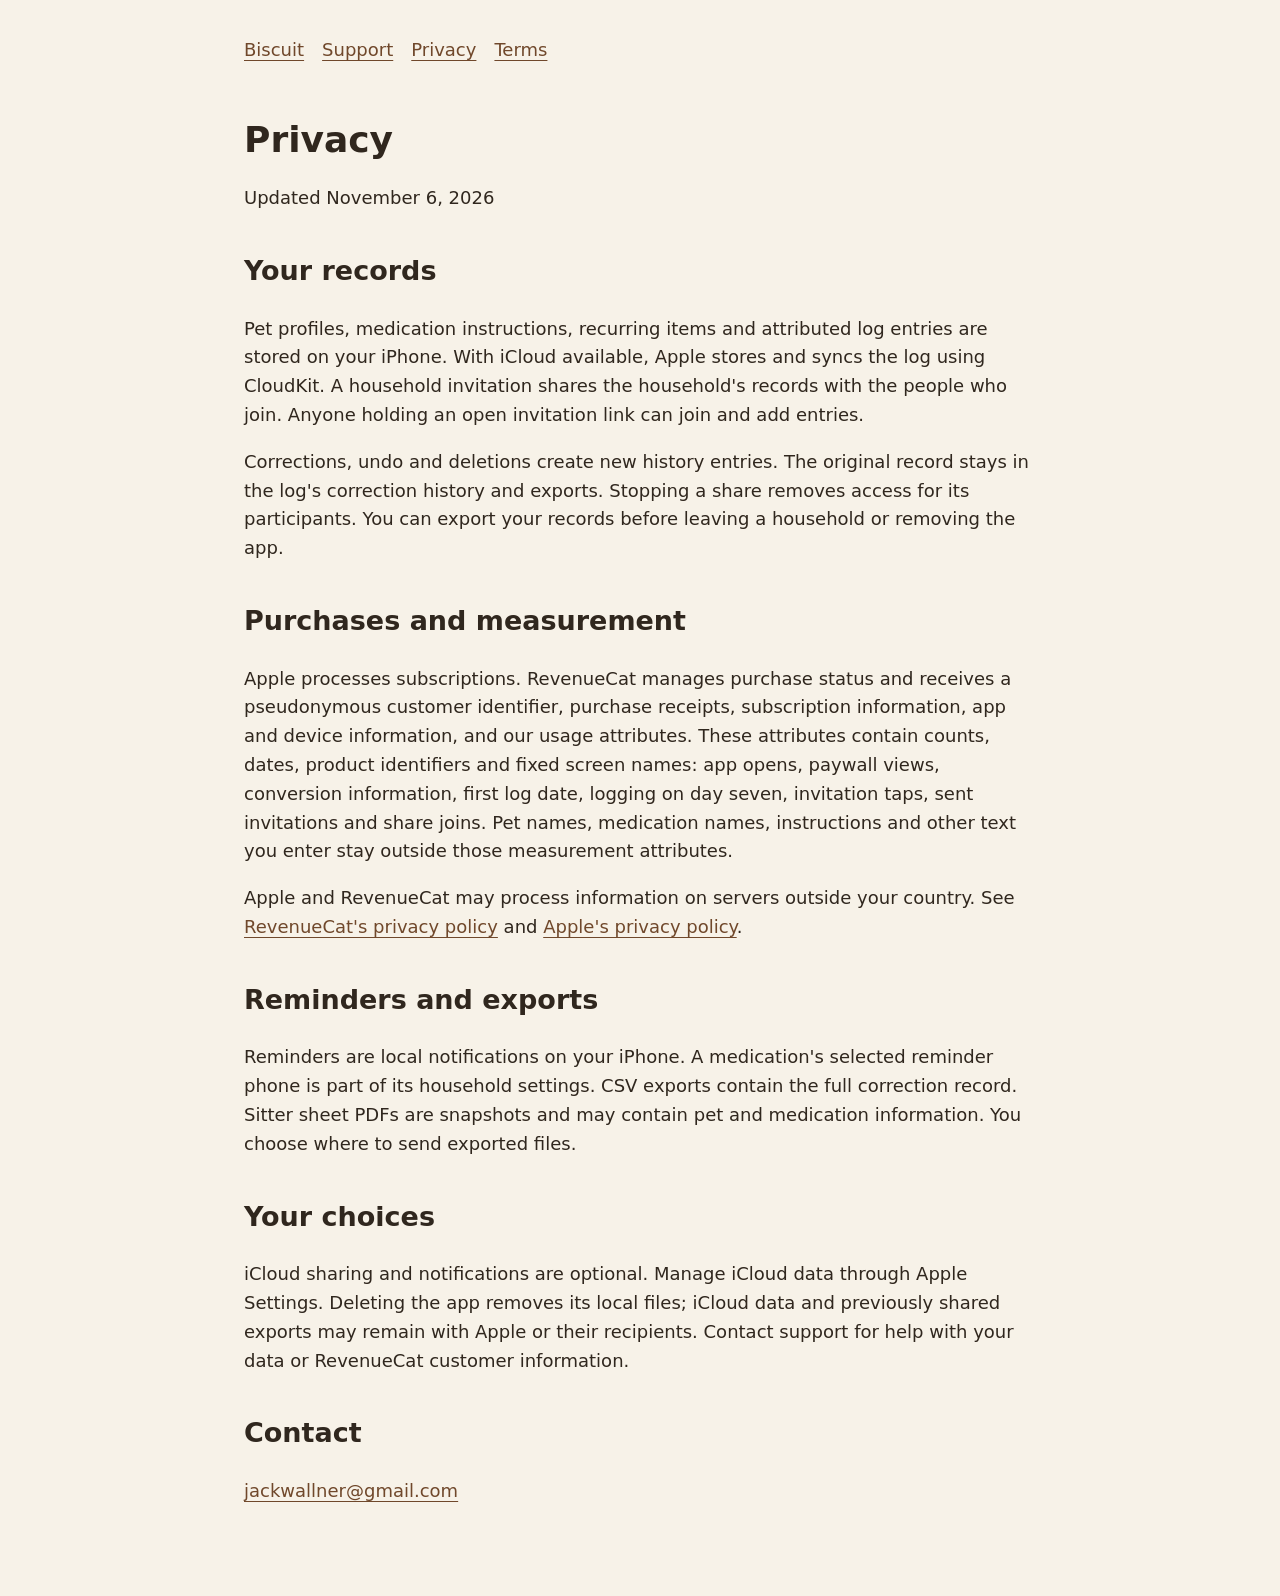
==== docs/privacy-policy.html @ 678df480 "feat: Biscuit v1, shared pet care log with TestFlight suggestions" ====
<!doctype html>
<html lang="en"><head><meta charset="utf-8"><meta name="viewport" content="width=device-width,initial-scale=1"><title>Privacy | Biscuit</title><link rel="stylesheet" href="style.css"></head><body><nav><a href="index.html">Biscuit</a><a href="support.html">Support</a><a href="privacy-policy.html">Privacy</a><a href="terms.html">Terms</a></nav><main><h1>Privacy</h1><p>Updated November 6, 2026</p><h2>Your records</h2><p>Pet profiles, medication instructions, recurring items and attributed log entries are stored on your iPhone. With iCloud available, Apple stores and syncs the log using CloudKit. A household invitation shares the household's records with the people who join. Anyone holding an open invitation link can join and add entries.</p><p>Corrections, undo and deletions create new history entries. The original record stays in the log's correction history and exports. Stopping a share removes access for its participants. You can export your records before leaving a household or removing the app.</p><h2>Purchases and measurement</h2><p>Apple processes subscriptions. RevenueCat manages purchase status and receives a pseudonymous customer identifier, purchase receipts, subscription information, app and device information, and our usage attributes. These attributes contain counts, dates, product identifiers and fixed screen names: app opens, paywall views, conversion information, first log date, logging on day seven, invitation taps, sent invitations and share joins. Pet names, medication names, instructions and other text you enter stay outside those measurement attributes.</p><p>Apple and RevenueCat may process information on servers outside your country. See <a href="https://www.revenuecat.com/privacy/">RevenueCat's privacy policy</a> and <a href="https://www.apple.com/legal/privacy/">Apple's privacy policy</a>.</p><h2>Reminders and exports</h2><p>Reminders are local notifications on your iPhone. A medication's selected reminder phone is part of its household settings. CSV exports contain the full correction record. Sitter sheet PDFs are snapshots and may contain pet and medication information. You choose where to send exported files.</p><h2>Your choices</h2><p>iCloud sharing and notifications are optional. Manage iCloud data through Apple Settings. Deleting the app removes its local files; iCloud data and previously shared exports may remain with Apple or their recipients. Contact support for help with your data or RevenueCat customer information.</p><h2>Contact</h2><p><a href="mailto:jackwallner@gmail.com">jackwallner@gmail.com</a></p></main></body></html>
---- docs/style.css ----
:root { color-scheme: light dark; font: 18px/1.6 system-ui, sans-serif; background: #f7f2e8; color: #30271e; }
body { max-width: 44rem; margin: auto; padding: 2rem 1.25rem 4rem; }
a { color: #70482b; text-underline-offset: .2em; }
h1 { line-height: 1.15; } h2 { margin-top: 2rem; }
nav { display: flex; flex-wrap: wrap; gap: 1rem; margin-bottom: 3rem; }
@media (prefers-color-scheme: dark) { :root { background: #191816; color: #f0e7d7; } a { color: #e6b67d; } }
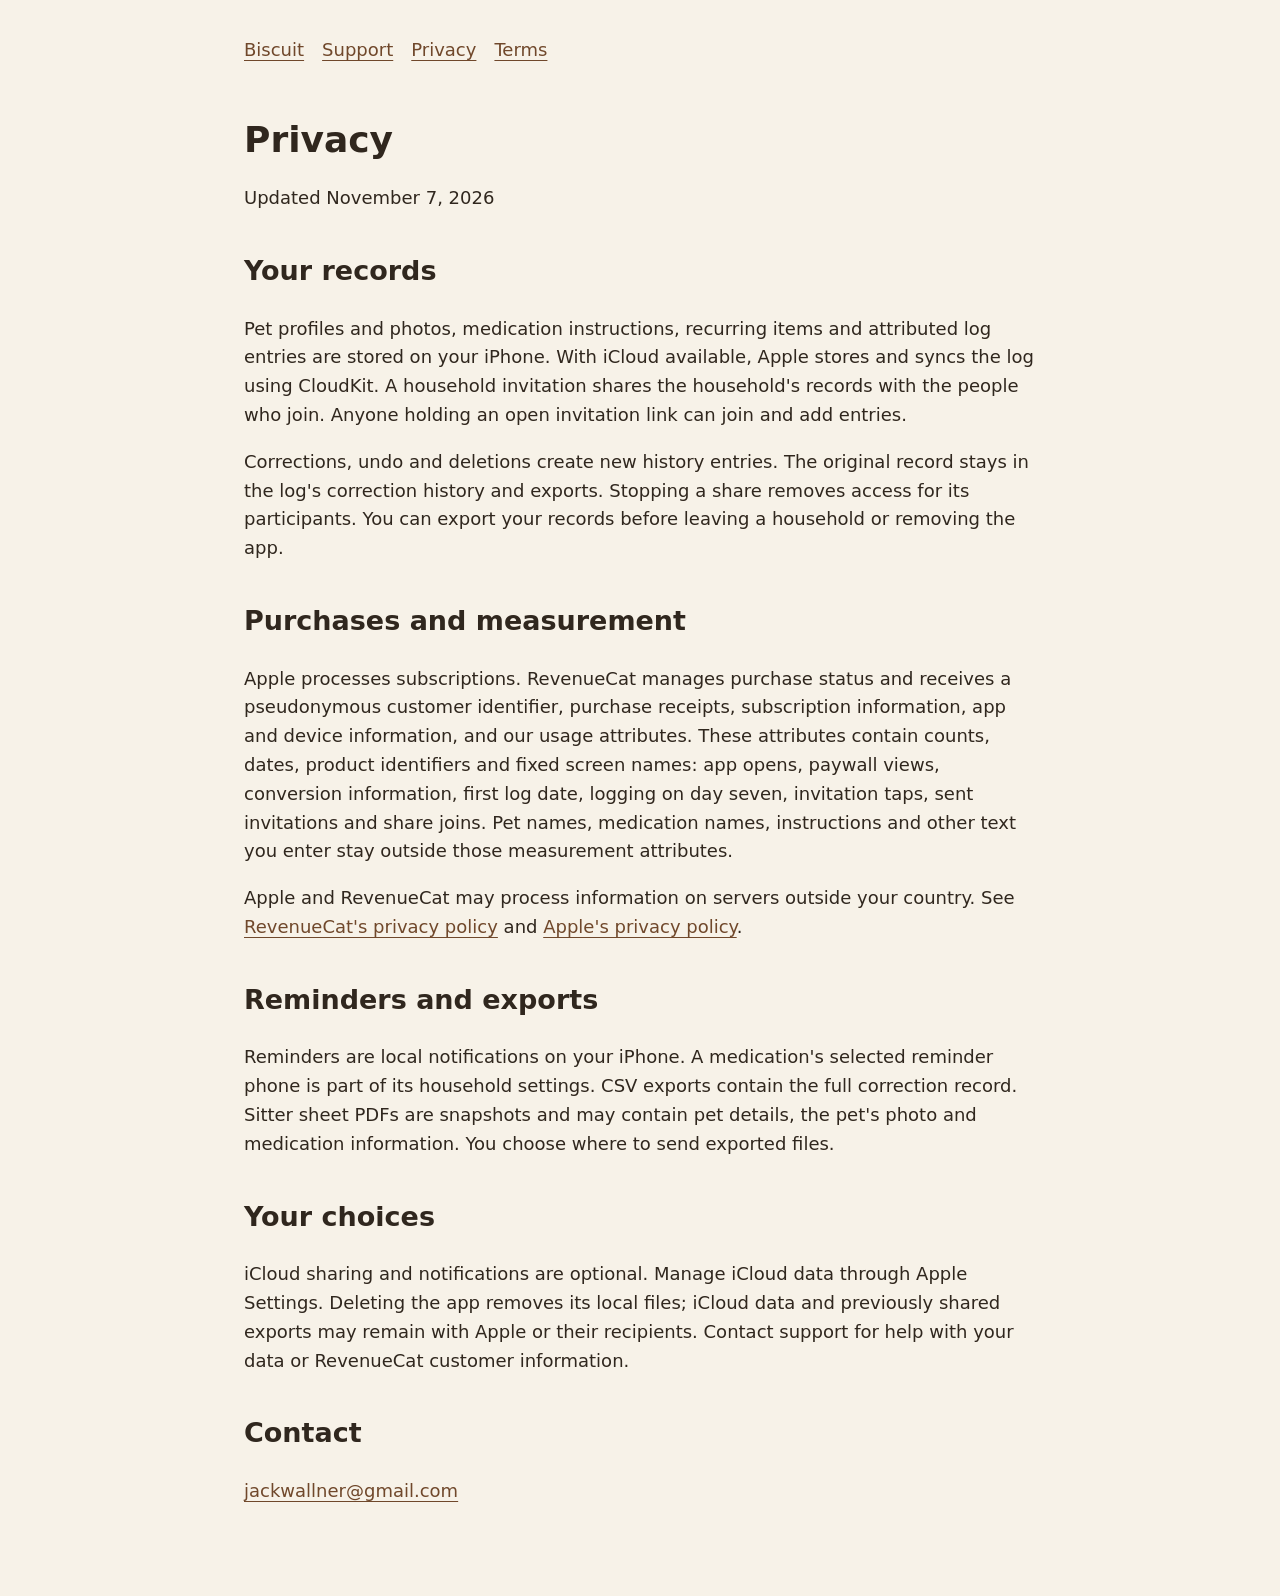
==== commit a52bf6c2: "feat: pet photo, profile details and history search (feedback #13) Pet photo from the library, shown" ====
--- a/docs/privacy-policy.html
+++ b/docs/privacy-policy.html
@@ -1,2 +1,2 @@
 <!doctype html>
-<html lang="en"><head><meta charset="utf-8"><meta name="viewport" content="width=device-width,initial-scale=1"><title>Privacy | Biscuit</title><link rel="stylesheet" href="style.css"></head><body><nav><a href="index.html">Biscuit</a><a href="support.html">Support</a><a href="privacy-policy.html">Privacy</a><a href="terms.html">Terms</a></nav><main><h1>Privacy</h1><p>Updated November 6, 2026</p><h2>Your records</h2><p>Pet profiles, medication instructions, recurring items and attributed log entries are stored on your iPhone. With iCloud available, Apple stores and syncs the log using CloudKit. A household invitation shares the household's records with the people who join. Anyone holding an open invitation link can join and add entries.</p><p>Corrections, undo and deletions create new history entries. The original record stays in the log's correction history and exports. Stopping a share removes access for its participants. You can export your records before leaving a household or removing the app.</p><h2>Purchases and measurement</h2><p>Apple processes subscriptions. RevenueCat manages purchase status and receives a pseudonymous customer identifier, purchase receipts, subscription information, app and device information, and our usage attributes. These attributes contain counts, dates, product identifiers and fixed screen names: app opens, paywall views, conversion information, first log date, logging on day seven, invitation taps, sent invitations and share joins. Pet names, medication names, instructions and other text you enter stay outside those measurement attributes.</p><p>Apple and RevenueCat may process information on servers outside your country. See <a href="https://www.revenuecat.com/privacy/">RevenueCat's privacy policy</a> and <a href="https://www.apple.com/legal/privacy/">Apple's privacy policy</a>.</p><h2>Reminders and exports</h2><p>Reminders are local notifications on your iPhone. A medication's selected reminder phone is part of its household settings. CSV exports contain the full correction record. Sitter sheet PDFs are snapshots and may contain pet and medication information. You choose where to send exported files.</p><h2>Your choices</h2><p>iCloud sharing and notifications are optional. Manage iCloud data through Apple Settings. Deleting the app removes its local files; iCloud data and previously shared exports may remain with Apple or their recipients. Contact support for help with your data or RevenueCat customer information.</p><h2>Contact</h2><p><a href="mailto:jackwallner@gmail.com">jackwallner@gmail.com</a></p></main></body></html>
+<html lang="en"><head><meta charset="utf-8"><meta name="viewport" content="width=device-width,initial-scale=1"><title>Privacy | Biscuit</title><link rel="stylesheet" href="style.css"></head><body><nav><a href="index.html">Biscuit</a><a href="support.html">Support</a><a href="privacy-policy.html">Privacy</a><a href="terms.html">Terms</a></nav><main><h1>Privacy</h1><p>Updated November 7, 2026</p><h2>Your records</h2><p>Pet profiles and photos, medication instructions, recurring items and attributed log entries are stored on your iPhone. With iCloud available, Apple stores and syncs the log using CloudKit. A household invitation shares the household's records with the people who join. Anyone holding an open invitation link can join and add entries.</p><p>Corrections, undo and deletions create new history entries. The original record stays in the log's correction history and exports. Stopping a share removes access for its participants. You can export your records before leaving a household or removing the app.</p><h2>Purchases and measurement</h2><p>Apple processes subscriptions. RevenueCat manages purchase status and receives a pseudonymous customer identifier, purchase receipts, subscription information, app and device information, and our usage attributes. These attributes contain counts, dates, product identifiers and fixed screen names: app opens, paywall views, conversion information, first log date, logging on day seven, invitation taps, sent invitations and share joins. Pet names, medication names, instructions and other text you enter stay outside those measurement attributes.</p><p>Apple and RevenueCat may process information on servers outside your country. See <a href="https://www.revenuecat.com/privacy/">RevenueCat's privacy policy</a> and <a href="https://www.apple.com/legal/privacy/">Apple's privacy policy</a>.</p><h2>Reminders and exports</h2><p>Reminders are local notifications on your iPhone. A medication's selected reminder phone is part of its household settings. CSV exports contain the full correction record. Sitter sheet PDFs are snapshots and may contain pet details, the pet's photo and medication information. You choose where to send exported files.</p><h2>Your choices</h2><p>iCloud sharing and notifications are optional. Manage iCloud data through Apple Settings. Deleting the app removes its local files; iCloud data and previously shared exports may remain with Apple or their recipients. Contact support for help with your data or RevenueCat customer information.</p><h2>Contact</h2><p><a href="mailto:jackwallner@gmail.com">jackwallner@gmail.com</a></p></main></body></html>
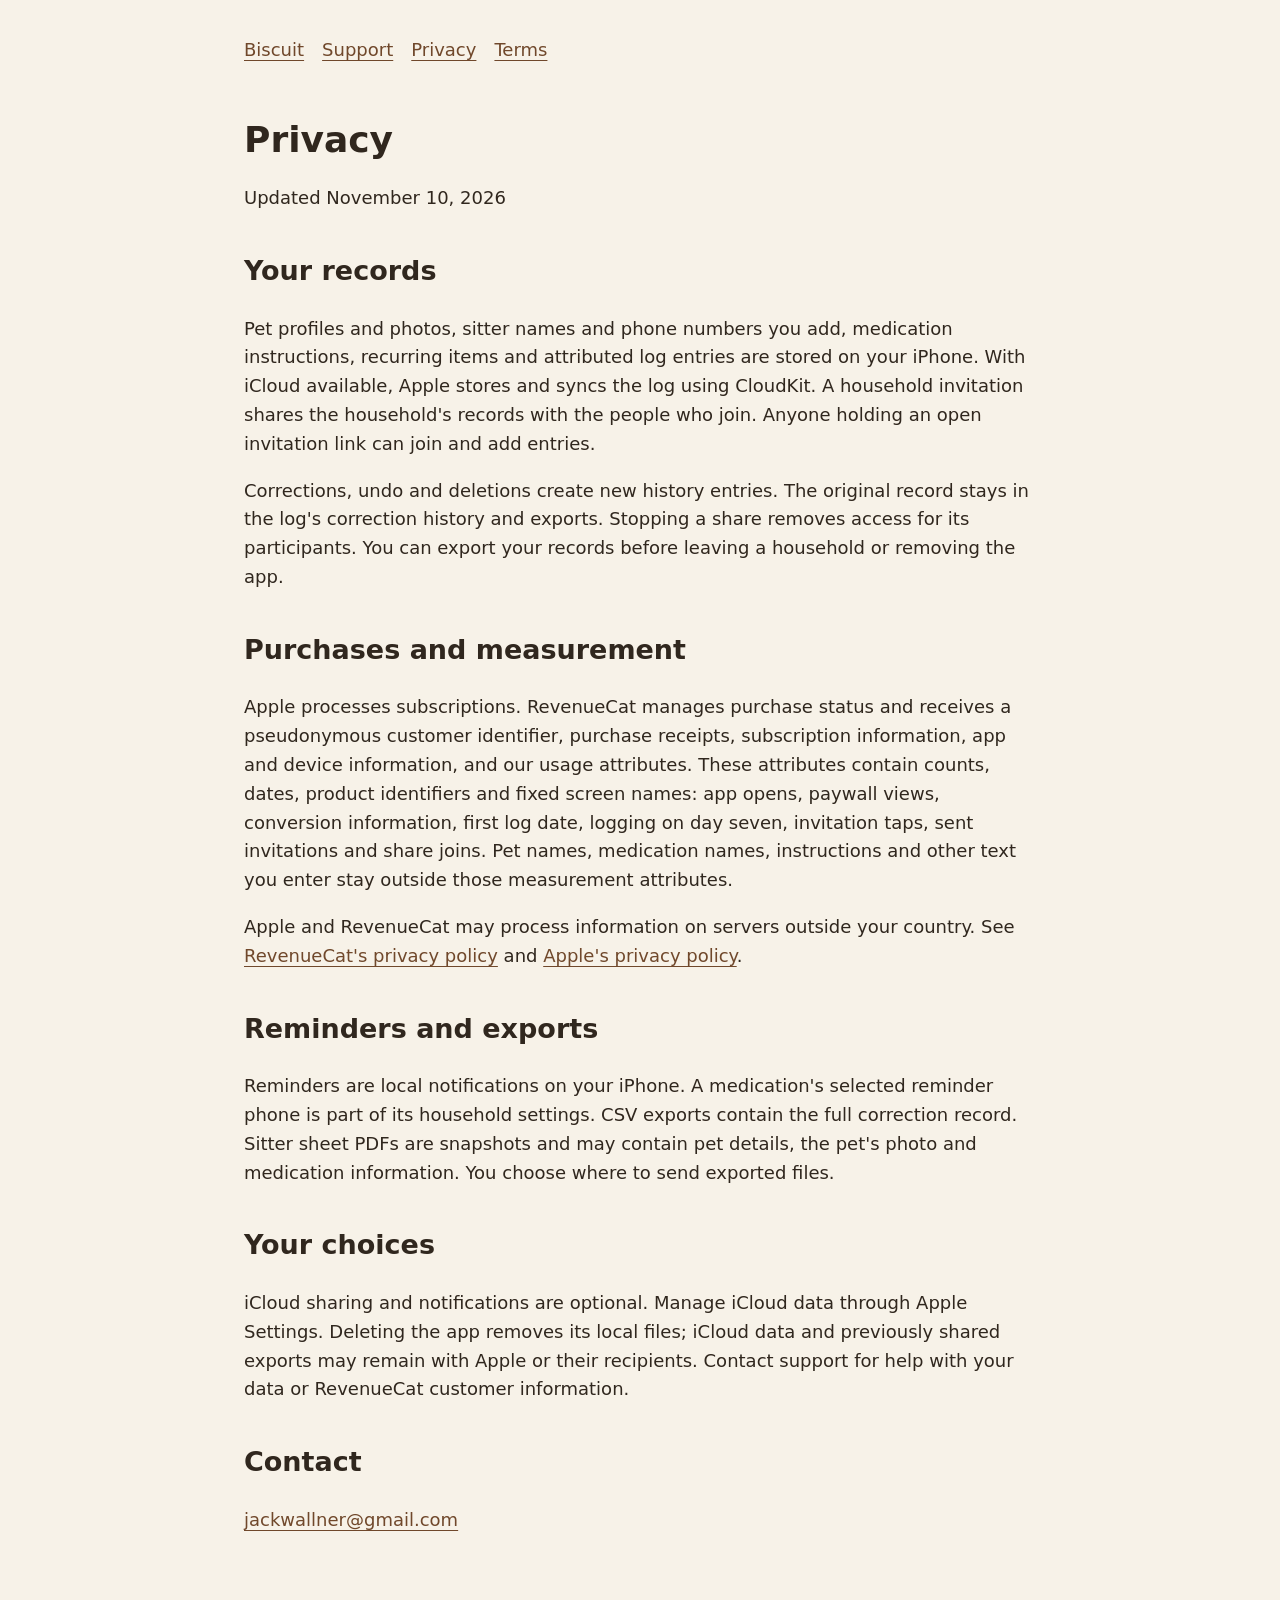
==== commit 436c6122: "feat: potential sitters on each pet's profile (feedback #16) Edit pet has a Sitters section: name, p" ====
--- a/docs/privacy-policy.html
+++ b/docs/privacy-policy.html
@@ -1,2 +1,2 @@
 <!doctype html>
-<html lang="en"><head><meta charset="utf-8"><meta name="viewport" content="width=device-width,initial-scale=1"><title>Privacy | Biscuit</title><link rel="stylesheet" href="style.css"></head><body><nav><a href="index.html">Biscuit</a><a href="support.html">Support</a><a href="privacy-policy.html">Privacy</a><a href="terms.html">Terms</a></nav><main><h1>Privacy</h1><p>Updated November 7, 2026</p><h2>Your records</h2><p>Pet profiles and photos, medication instructions, recurring items and attributed log entries are stored on your iPhone. With iCloud available, Apple stores and syncs the log using CloudKit. A household invitation shares the household's records with the people who join. Anyone holding an open invitation link can join and add entries.</p><p>Corrections, undo and deletions create new history entries. The original record stays in the log's correction history and exports. Stopping a share removes access for its participants. You can export your records before leaving a household or removing the app.</p><h2>Purchases and measurement</h2><p>Apple processes subscriptions. RevenueCat manages purchase status and receives a pseudonymous customer identifier, purchase receipts, subscription information, app and device information, and our usage attributes. These attributes contain counts, dates, product identifiers and fixed screen names: app opens, paywall views, conversion information, first log date, logging on day seven, invitation taps, sent invitations and share joins. Pet names, medication names, instructions and other text you enter stay outside those measurement attributes.</p><p>Apple and RevenueCat may process information on servers outside your country. See <a href="https://www.revenuecat.com/privacy/">RevenueCat's privacy policy</a> and <a href="https://www.apple.com/legal/privacy/">Apple's privacy policy</a>.</p><h2>Reminders and exports</h2><p>Reminders are local notifications on your iPhone. A medication's selected reminder phone is part of its household settings. CSV exports contain the full correction record. Sitter sheet PDFs are snapshots and may contain pet details, the pet's photo and medication information. You choose where to send exported files.</p><h2>Your choices</h2><p>iCloud sharing and notifications are optional. Manage iCloud data through Apple Settings. Deleting the app removes its local files; iCloud data and previously shared exports may remain with Apple or their recipients. Contact support for help with your data or RevenueCat customer information.</p><h2>Contact</h2><p><a href="mailto:jackwallner@gmail.com">jackwallner@gmail.com</a></p></main></body></html>
+<html lang="en"><head><meta charset="utf-8"><meta name="viewport" content="width=device-width,initial-scale=1"><title>Privacy | Biscuit</title><link rel="stylesheet" href="style.css"></head><body><nav><a href="index.html">Biscuit</a><a href="support.html">Support</a><a href="privacy-policy.html">Privacy</a><a href="terms.html">Terms</a></nav><main><h1>Privacy</h1><p>Updated November 10, 2026</p><h2>Your records</h2><p>Pet profiles and photos, sitter names and phone numbers you add, medication instructions, recurring items and attributed log entries are stored on your iPhone. With iCloud available, Apple stores and syncs the log using CloudKit. A household invitation shares the household's records with the people who join. Anyone holding an open invitation link can join and add entries.</p><p>Corrections, undo and deletions create new history entries. The original record stays in the log's correction history and exports. Stopping a share removes access for its participants. You can export your records before leaving a household or removing the app.</p><h2>Purchases and measurement</h2><p>Apple processes subscriptions. RevenueCat manages purchase status and receives a pseudonymous customer identifier, purchase receipts, subscription information, app and device information, and our usage attributes. These attributes contain counts, dates, product identifiers and fixed screen names: app opens, paywall views, conversion information, first log date, logging on day seven, invitation taps, sent invitations and share joins. Pet names, medication names, instructions and other text you enter stay outside those measurement attributes.</p><p>Apple and RevenueCat may process information on servers outside your country. See <a href="https://www.revenuecat.com/privacy/">RevenueCat's privacy policy</a> and <a href="https://www.apple.com/legal/privacy/">Apple's privacy policy</a>.</p><h2>Reminders and exports</h2><p>Reminders are local notifications on your iPhone. A medication's selected reminder phone is part of its household settings. CSV exports contain the full correction record. Sitter sheet PDFs are snapshots and may contain pet details, the pet's photo and medication information. You choose where to send exported files.</p><h2>Your choices</h2><p>iCloud sharing and notifications are optional. Manage iCloud data through Apple Settings. Deleting the app removes its local files; iCloud data and previously shared exports may remain with Apple or their recipients. Contact support for help with your data or RevenueCat customer information.</p><h2>Contact</h2><p><a href="mailto:jackwallner@gmail.com">jackwallner@gmail.com</a></p></main></body></html>
